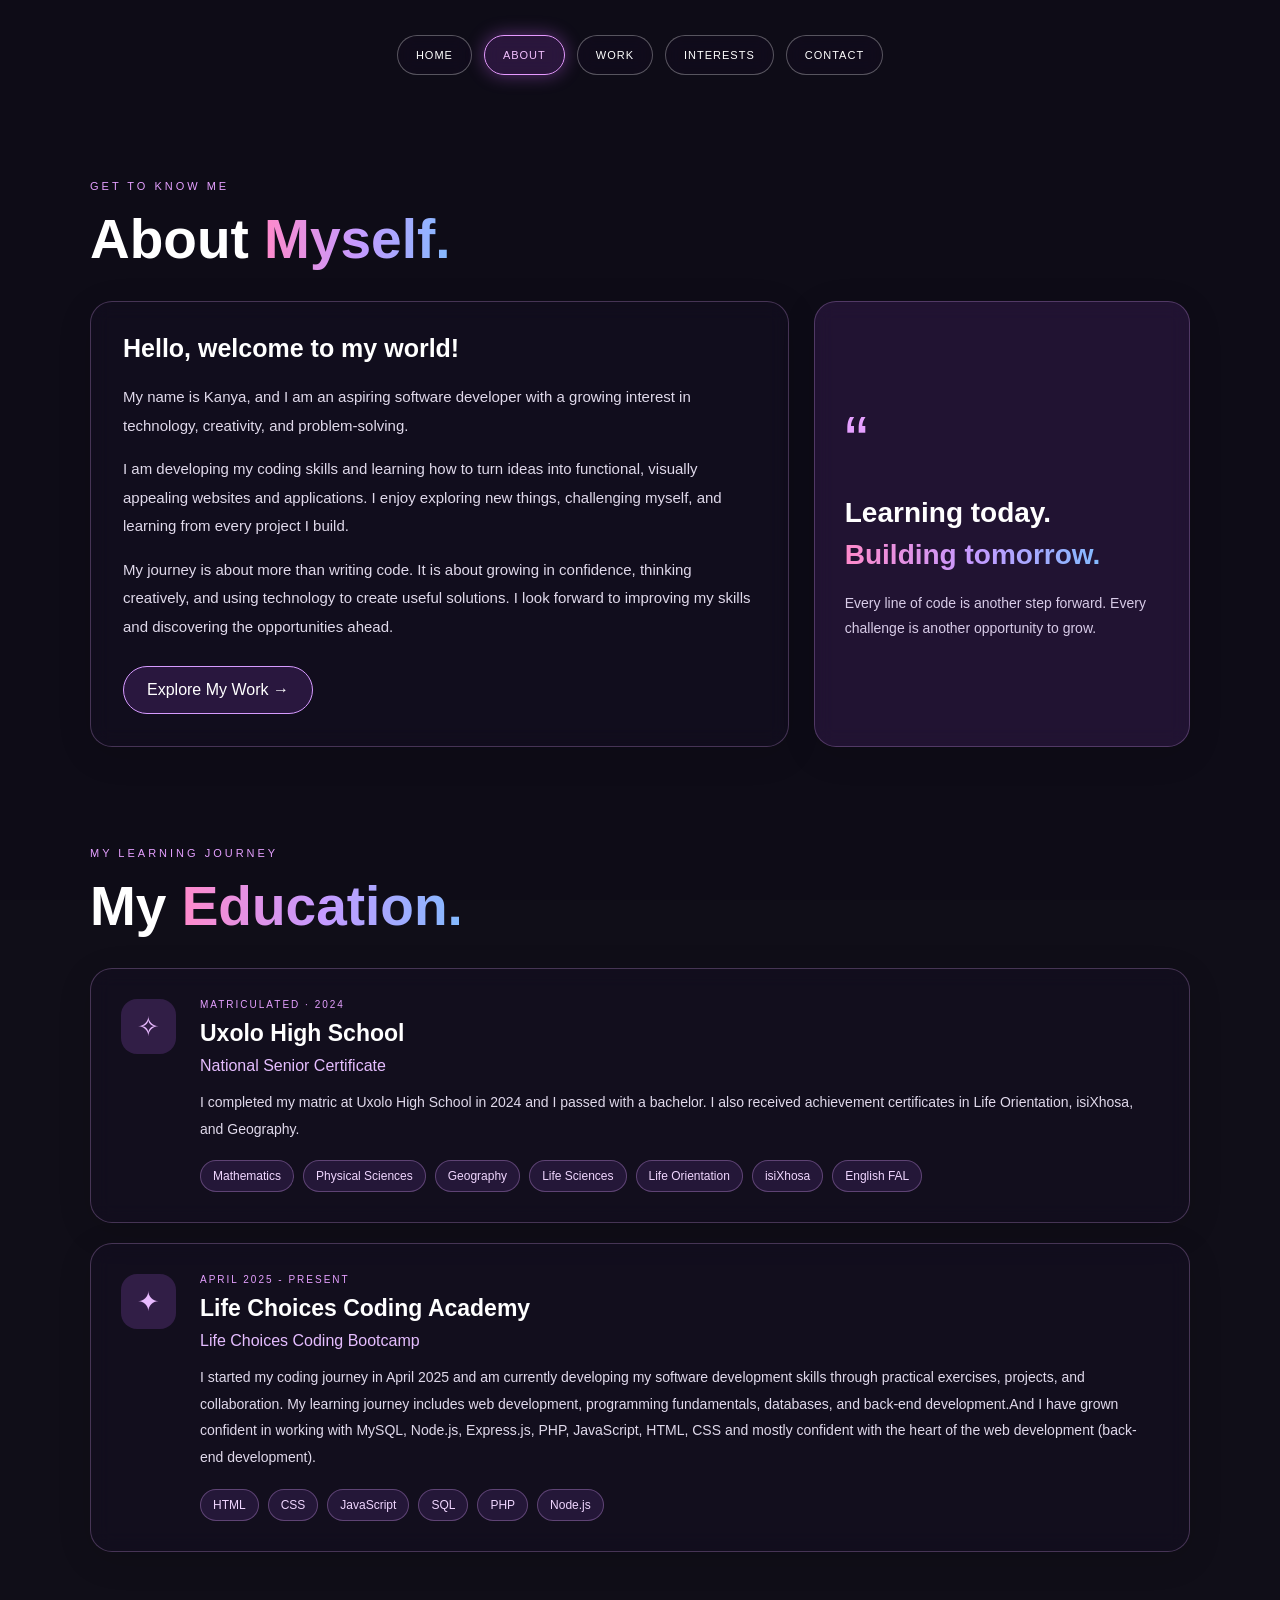
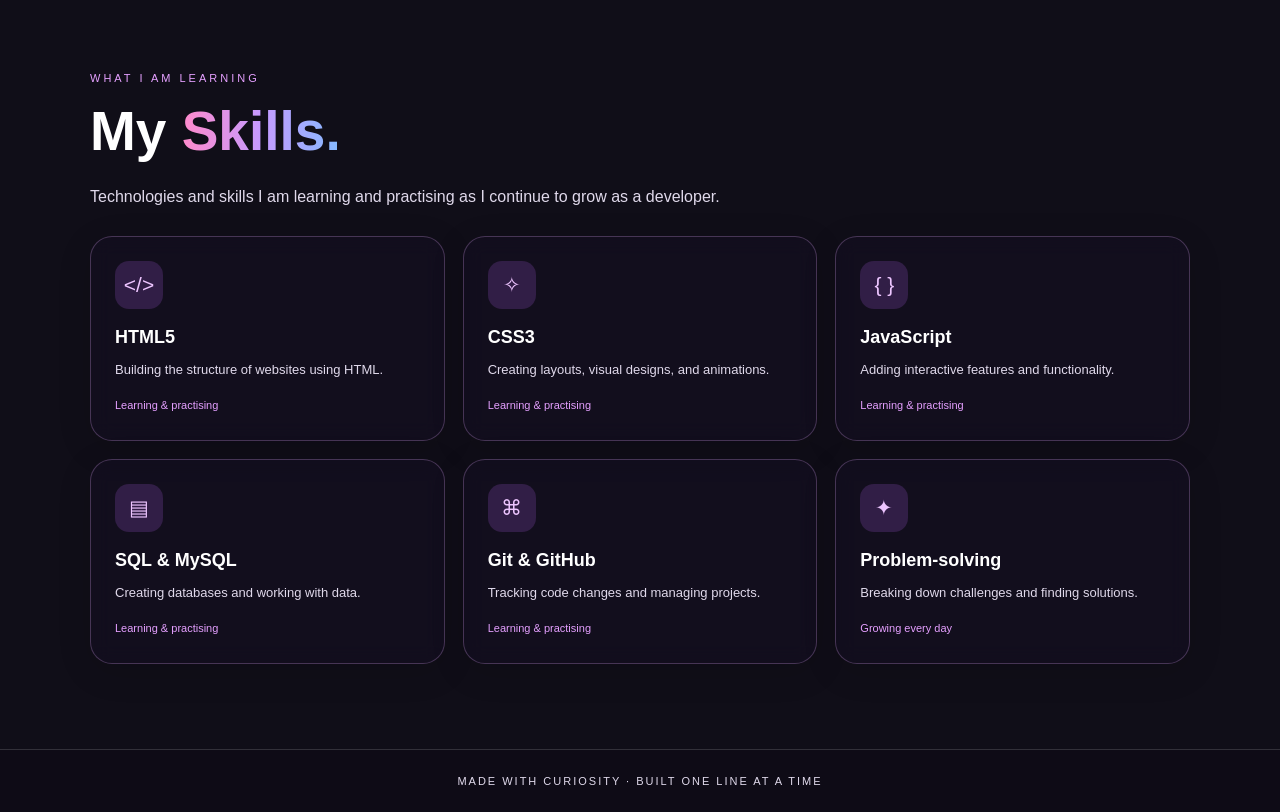
==== about me.html @ 9fa67af7 "initial portfolio commit" ====
<!doctype html>
<html lang="en">
  <head>
    <meta charset="UTF-8" />
    <meta name="viewport" content="width=device-width, initial-scale=1.0" />

    <title>About Me | My Portfolio</title>

    <style>
      /* RESET */
      * {
        margin: 0;
        padding: 0;
        box-sizing: border-box;
      }

      html {
        scroll-behavior: smooth;
      }

      body {
        min-height: 100vh;
        font-family: Arial, sans-serif;
        color: white;
        background: #100e18;
        overflow-x: hidden;
      }

      /* SMOKE VIDEO BACKGROUND */
      .smoke-background {
        position: fixed;
        inset: 0;
        z-index: 0;
        overflow: hidden;
        pointer-events: none;
        background: #100e18;
      }

      .smoke-background video {
        position: absolute;
        inset: 0;
        width: 100%;
        height: 100%;
        object-fit: cover;
        opacity: 1;
      }

      .smoke-overlay {
        position: absolute;
        inset: 0;
        z-index: 1;
        background: rgba(10, 7, 20, 0.3);
      }

      /* ALL CONTENT SITS ABOVE THE VIDEO */
      .page-content {
        position: relative;
        z-index: 2;
        min-height: 100vh;
        padding: 25px 7%;
        background: transparent;
      }

      /* NAVIGATION */
      .navigation {
        display: flex;
        justify-content: center;
        align-items: center;
        flex-wrap: wrap;
        gap: 12px;
        margin: 10px auto 65px;
      }

      .navigation a {
        text-decoration: none;
        color: white;
        font-size: 11px;
        letter-spacing: 1px;
        padding: 13px 18px;
        border: 1px solid rgba(255, 255, 255, 0.3);
        border-radius: 30px;
        background: rgba(20, 14, 35, 0.35);
        backdrop-filter: blur(8px);
        opacity: 0;
        transform: translateY(-40px);
        animation: dropIn 0.7s ease forwards;
        transition: 0.3s;
      }

      .navigation a:nth-child(1) {
        animation-delay: 0.1s;
      }
      .navigation a:nth-child(2) {
        animation-delay: 0.25s;
      }
      .navigation a:nth-child(3) {
        animation-delay: 0.4s;
      }
      .navigation a:nth-child(4) {
        animation-delay: 0.55s;
      }
      .navigation a:nth-child(5) {
        animation-delay: 0.7s;
      }

      .navigation a:hover,
      .navigation a.active {
        color: #f3c0ff;
        border-color: #e69aff;
        box-shadow: 0 0 18px rgba(207, 102, 255, 0.4);
        background: rgba(155, 68, 210, 0.2);
      }

      @keyframes dropIn {
        to {
          opacity: 1;
          transform: translateY(0);
        }
      }

      /* GENERAL SECTION STYLING */
      .section {
        width: 100%;
        max-width: 1100px;
        margin: 0 auto;
        padding: 40px 0 60px;
        scroll-margin-top: 30px;
      }

      .section-label {
        color: #e5a0ff;
        font-size: 11px;
        letter-spacing: 3px;
        margin-bottom: 15px;
      }

      .section-title {
        font-size: clamp(34px, 5vw, 55px);
        margin-bottom: 30px;
      }

      .gradient-text {
        background: linear-gradient(90deg, #ff8acb, #c59aff, #83baff);
        -webkit-background-clip: text;
        background-clip: text;
        color: transparent;
      }

      /* ABOUT MYSELF */
      .about-layout {
        display: grid;
        grid-template-columns: 1.3fr 0.7fr;
        gap: 25px;
        align-items: stretch;
      }

      .glass-card {
        border: 1px solid rgba(225, 170, 255, 0.25);
        border-radius: 22px;
        background: rgba(22, 16, 36, 0.48);
        backdrop-filter: blur(10px);
        -webkit-backdrop-filter: blur(10px);
        box-shadow: 0 8px 35px rgba(0, 0, 0, 0.12);
      }

      .about-card {
        padding: 32px;
      }

      .about-card h2 {
        font-size: 25px;
        margin-bottom: 20px;
      }

      .about-card p {
        color: #e0d9eb;
        font-size: 15px;
        line-height: 1.9;
        margin-bottom: 15px;
      }

      .quote-card {
        padding: 30px;
        display: flex;
        flex-direction: column;
        justify-content: center;
        background: rgba(93, 40, 130, 0.25);
      }

      .quote-mark {
        font-size: 70px;
        line-height: 1;
        color: #e5a0ff;
      }

      .quote-card h3 {
        font-size: 28px;
        line-height: 1.5;
        margin: 15px 0;
      }

      .quote-card p {
        color: #d8cce8;
        line-height: 1.8;
        font-size: 14px;
      }

      /* EDUCATION */
      .education-card {
        display: flex;
        align-items: flex-start;
        gap: 24px;
        padding: 30px;
        margin-bottom: 20px;
        transition:
          transform 0.3s,
          border-color 0.3s;
      }

      .education-card:hover,
      .skill-card:hover {
        transform: translateY(-5px);
        border-color: #db9aff;
      }

      .education-icon {
        min-width: 55px;
        height: 55px;
        display: grid;
        place-items: center;
        border-radius: 16px;
        background: rgba(196, 103, 255, 0.18);
        color: #e8baff;
        font-size: 27px;
      }

      .education-date {
        color: #e5a0ff;
        font-size: 10px;
        letter-spacing: 2px;
        margin-bottom: 10px;
      }

      .education-card h3 {
        font-size: 23px;
        margin-bottom: 10px;
      }

      .course-name {
        color: #e5bdff;
        margin-bottom: 14px;
      }

      .education-description {
        color: #e0d9eb;
        line-height: 1.9;
        font-size: 14px;
      }

      .tag-list {
        display: flex;
        flex-wrap: wrap;
        gap: 9px;
        margin-top: 18px;
      }

      .tag-list span {
        padding: 8px 12px;
        border: 1px solid rgba(225, 170, 255, 0.3);
        border-radius: 20px;
        background: rgba(175, 91, 255, 0.12);
        color: #f0d6ff;
        font-size: 12px;
      }

      /* SKILLS */
      .skills-intro {
        color: #e0d9eb;
        line-height: 1.8;
        margin: -10px 0 25px;
      }

      .skills-grid {
        display: grid;
        grid-template-columns: repeat(3, minmax(0, 1fr));
        gap: 18px;
      }

      .skill-card {
        min-height: 205px;
        padding: 24px;
        transition:
          transform 0.3s,
          border-color 0.3s;
      }

      .skill-icon {
        width: 48px;
        height: 48px;
        display: grid;
        place-items: center;
        border-radius: 14px;
        margin-bottom: 18px;
        background: rgba(196, 103, 255, 0.18);
        color: #edc5ff;
        font-size: 21px;
      }

      .skill-card h3 {
        font-size: 18px;
        margin-bottom: 10px;
      }

      .skill-card p {
        color: #e0d9eb;
        font-size: 13px;
        line-height: 1.8;
        margin-bottom: 13px;
      }

      .skill-level {
        color: #e5a0ff;
        font-size: 11px;
      }

      /* BUTTON */
      .work-button {
        display: inline-block;
        margin-top: 10px;
        padding: 14px 23px;
        border: 1px solid #d69bff;
        border-radius: 30px;
        color: white;
        background: rgba(142, 63, 194, 0.2);
        text-decoration: none;
        transition: 0.3s;
      }

      .work-button:hover {
        transform: translateY(-3px);
        box-shadow: 0 0 22px rgba(198, 113, 255, 0.35);
      }

      footer {
        position: relative;
        z-index: 2;
        text-align: center;
        padding: 25px 10px;
        color: #e0d9eb;
        font-size: 11px;
        letter-spacing: 2px;
        border-top: 1px solid rgba(255, 255, 255, 0.15);
        background: rgba(12, 8, 20, 0.3);
      }

      /* MOBILE */
      @media (max-width: 800px) {
        .page-content {
          padding: 20px 5%;
        }

        .navigation {
          gap: 8px;
          margin-bottom: 35px;
        }

        .navigation a {
          padding: 11px 12px;
          font-size: 10px;
        }

        .about-layout {
          grid-template-columns: 1fr;
        }

        .skills-grid {
          grid-template-columns: repeat(2, minmax(0, 1fr));
        }

        .education-card {
          padding: 22px;
        }
      }

      @media (max-width: 480px) {
        .skills-grid {
          grid-template-columns: 1fr;
        }

        .education-card {
          flex-direction: column;
        }

        .about-card,
        .quote-card {
          padding: 23px;
        }
      }

      @media (prefers-reduced-motion: reduce) {
        .navigation a {
          animation: none;
          opacity: 1;
          transform: none;
        }

        *,
        *::before,
        *::after {
          scroll-behavior: auto !important;
          transition-duration: 0.01ms !important;
        }
      }
    </style>
  </head>

  <body>
    <!-- SMOKE VIDEO: KEEP THIS AT THE TOP OF BODY -->
    <div class="smoke-background" aria-hidden="true">
      <video autoplay muted loop playsinline>
        <source src="assets/smoke.mp4" type="video/mp4" />
      </video>
      <div class="smoke-overlay"></div>
    </div>

    <main class="page-content">
      <!-- NAVIGATION -->
      <nav class="navigation">
        <a href="index.html">HOME</a>
        <a href="about me.html" class="active">ABOUT</a>
        <a href="my work.html">WORK</a>
        <a href="interests.html">INTERESTS</a>
        <a href="contact.html">CONTACT</a>
      </nav>

      <!-- ABOUT MYSELF -->
      <section class="section" id="myself">
        <p class="section-label">GET TO KNOW ME</p>

        <h1 class="section-title">
          About <span class="gradient-text">Myself.</span>
        </h1>

        <div class="about-layout">
          <div class="glass-card about-card">
            <h2>Hello, welcome to my world!</h2>

            <p>
              My name is Kanya, and I am an aspiring software developer with a
              growing interest in technology, creativity, and problem-solving.
            </p>

            <p>
              I am developing my coding skills and learning how to turn ideas
              into functional, visually appealing websites and applications. I
              enjoy exploring new things, challenging myself, and learning from
              every project I build.
            </p>

            <p>
              My journey is about more than writing code. It is about growing in
              confidence, thinking creatively, and using technology to create
              useful solutions. I look forward to improving my skills and
              discovering the opportunities ahead.
            </p>

            <a href="my work.html" class="work-button"> Explore My Work → </a>
          </div>

          <div class="glass-card quote-card">
            <span class="quote-mark">“</span>
            <h3>
              Learning today.<br />
              <span class="gradient-text">Building tomorrow.</span>
            </h3>
            <p>
              Every line of code is another step forward. Every challenge is
              another opportunity to grow.
            </p>
          </div>
        </div>
      </section>

      <!-- EDUCATION -->

      <!-- EDUCATION -->
      <section class="section" id="education">
        <p class="section-label">MY LEARNING JOURNEY</p>

        <h2 class="section-title">
          My <span class="gradient-text">Education.</span>
        </h2>

        <!-- PREVIOUS EDUCATION -->
        <div class="glass-card education-card">
          <div class="education-icon">✧</div>

          <div>
            <p class="education-date">MATRICULATED · 2024</p>

            <h3>Uxolo High School</h3>

            <p class="course-name">National Senior Certificate</p>

            <p class="education-description">
              I completed my matric at Uxolo High School in 2024 and I passed
              with a bachelor. I also received achievement certificates in Life
              Orientation, isiXhosa, and Geography.
            </p>

            <div class="tag-list">
              <span>Mathematics</span>
              <span>Physical Sciences</span>
              <span>Geography</span>
              <span>Life Sciences</span>
              <span>Life Orientation</span>
              <span>isiXhosa</span>
              <span>English FAL</span>
            </div>
          </div>
        </div>

        <!-- CURRENT EDUCATION -->
        <div class="glass-card education-card">
          <div class="education-icon">✦</div>

          <div>
            <p class="education-date">APRIL 2025 - PRESENT</p>

            <h3>Life Choices Coding Academy</h3>

            <p class="course-name">Life Choices Coding Bootcamp</p>

            <p class="education-description">
              I started my coding journey in April 2025 and am currently
              developing my software development skills through practical
              exercises, projects, and collaboration. My learning journey
              includes web development, programming fundamentals, databases, and
              back-end development.And I have grown confident in working with
              MySQL, Node.js, Express.js, PHP, JavaScript, HTML, CSS and mostly
              confident with the heart of the web development (back-end
              development).
            </p>

            <div class="tag-list">
              <span>HTML</span>
              <span>CSS</span>
              <span>JavaScript</span>
              <span>SQL</span>
              <span>PHP</span>
              <span>Node.js</span>
            </div>
          </div>
        </div>
      </section>

      <!-- SKILLS -->
      <section class="section" id="skills">
        <p class="section-label">WHAT I AM LEARNING</p>

        <h2 class="section-title">
          My <span class="gradient-text">Skills.</span>
        </h2>

        <p class="skills-intro">
          Technologies and skills I am learning and practising as I continue to
          grow as a developer.
        </p>

        <div class="skills-grid">
          <div class="glass-card skill-card">
            <div class="skill-icon">&lt;/&gt;</div>
            <h3>HTML5</h3>
            <p>Building the structure of websites using HTML.</p>
            <span class="skill-level">Learning & practising</span>
          </div>

          <div class="glass-card skill-card">
            <div class="skill-icon">✧</div>
            <h3>CSS3</h3>
            <p>Creating layouts, visual designs, and animations.</p>
            <span class="skill-level">Learning & practising</span>
          </div>

          <div class="glass-card skill-card">
            <div class="skill-icon">{ }</div>
            <h3>JavaScript</h3>
            <p>Adding interactive features and functionality.</p>
            <span class="skill-level">Learning & practising</span>
          </div>

          <div class="glass-card skill-card">
            <div class="skill-icon">▤</div>
            <h3>SQL & MySQL</h3>
            <p>Creating databases and working with data.</p>
            <span class="skill-level">Learning & practising</span>
          </div>

          <div class="glass-card skill-card">
            <div class="skill-icon">⌘</div>
            <h3>Git & GitHub</h3>
            <p>Tracking code changes and managing projects.</p>
            <span class="skill-level">Learning & practising</span>
          </div>

          <div class="glass-card skill-card">
            <div class="skill-icon">✦</div>
            <h3>Problem-solving</h3>
            <p>Breaking down challenges and finding solutions.</p>
            <span class="skill-level">Growing every day</span>
          </div>
        </div>
      </section>
    </main>

    <footer>MADE WITH CURIOSITY · BUILT ONE LINE AT A TIME</footer>
  </body>
</html>
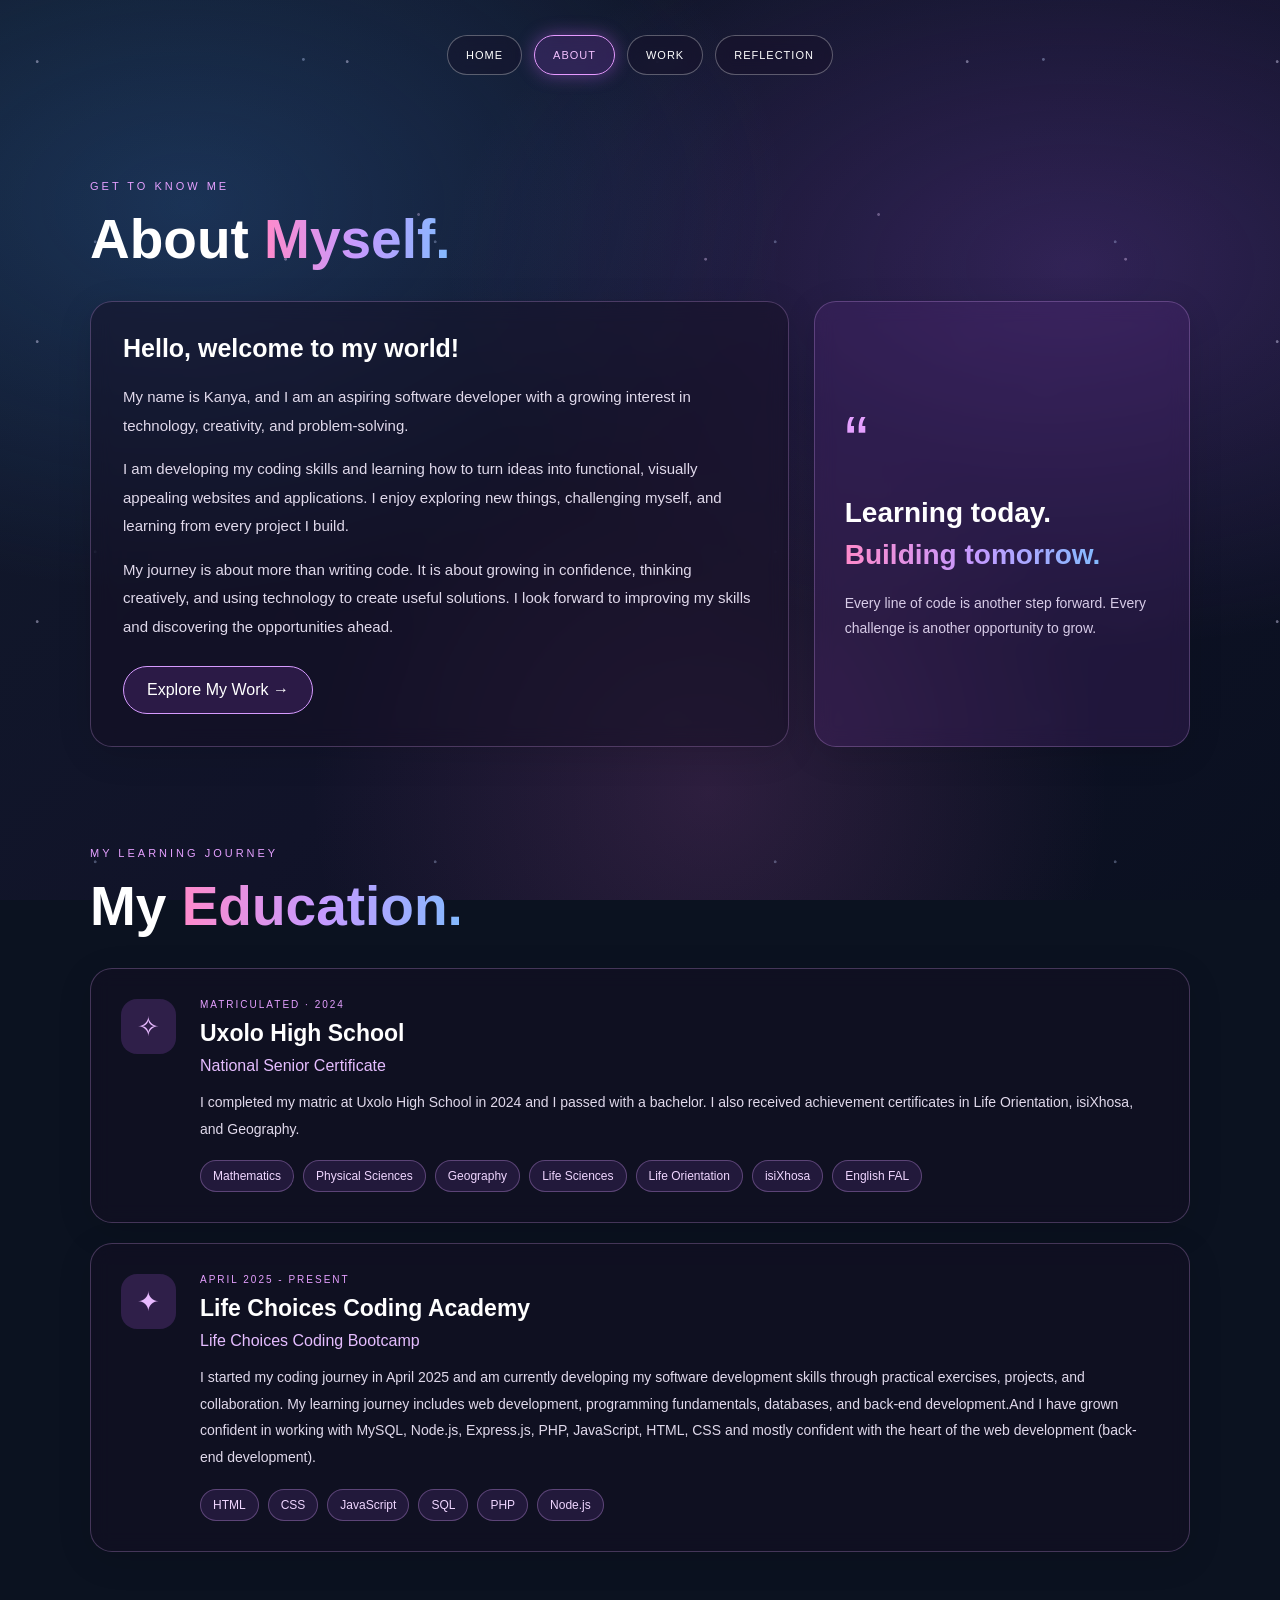
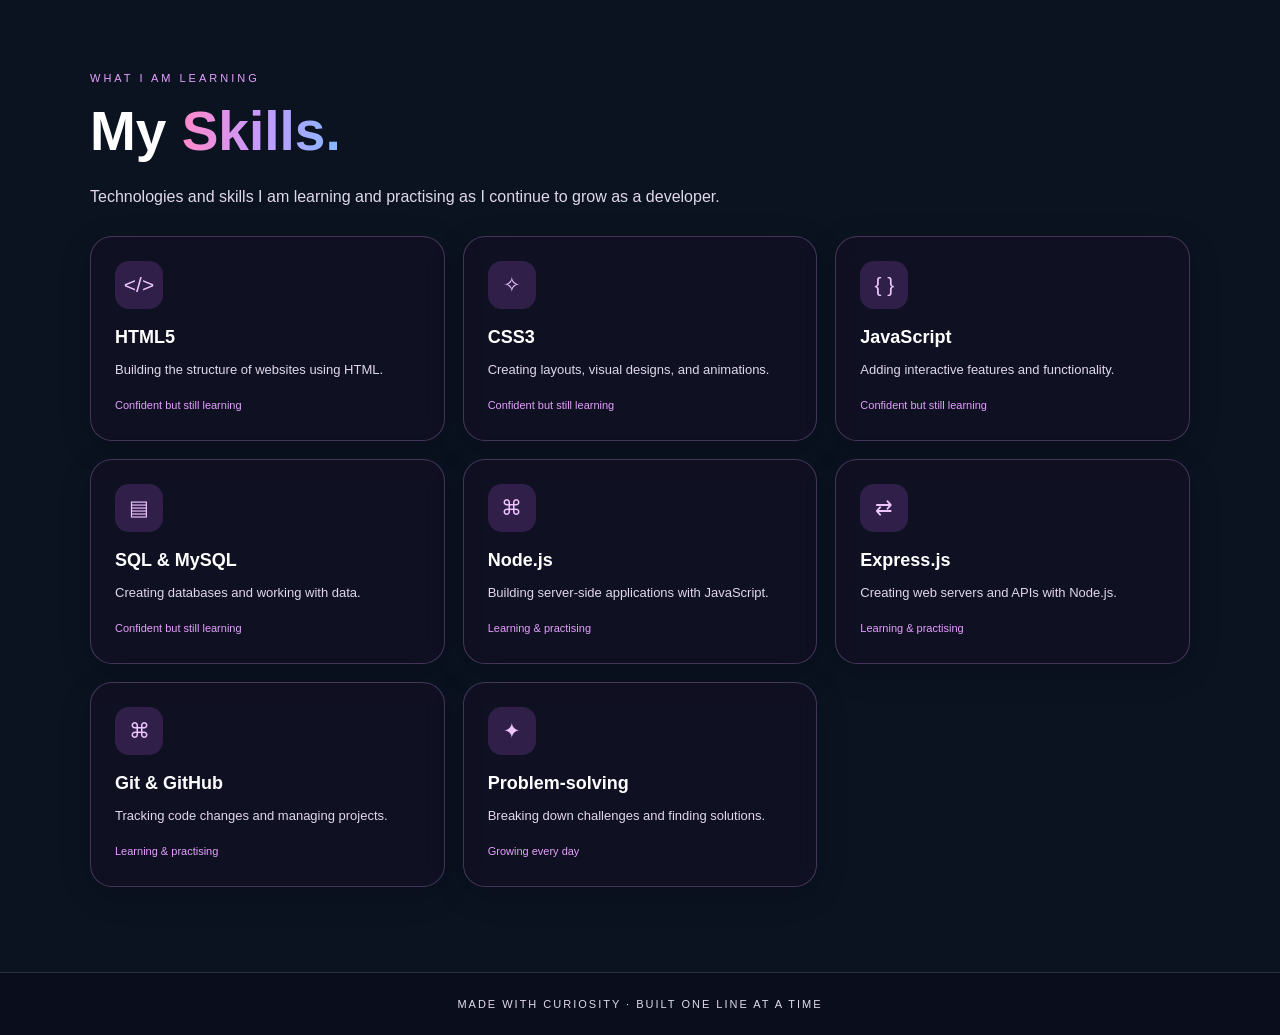
==== commit f660f62b: "Update portfolio projects and certificates Co-authored-by: Copilot <223556219+Copilot@users.noreply." ====
--- a/about me.html
+++ b/about me.html
@@ -5,6 +5,8 @@
     <meta name="viewport" content="width=device-width, initial-scale=1.0" />
 
     <title>About Me | My Portfolio</title>
+
+    <link rel="stylesheet" href="style.css" />
 
     <style>
       /* RESET */
@@ -22,34 +24,8 @@
         min-height: 100vh;
         font-family: Arial, sans-serif;
         color: white;
-        background: #100e18;
+        background: #0b1220;
         overflow-x: hidden;
-      }
-
-      /* SMOKE VIDEO BACKGROUND */
-      .smoke-background {
-        position: fixed;
-        inset: 0;
-        z-index: 0;
-        overflow: hidden;
-        pointer-events: none;
-        background: #100e18;
-      }
-
-      .smoke-background video {
-        position: absolute;
-        inset: 0;
-        width: 100%;
-        height: 100%;
-        object-fit: cover;
-        opacity: 1;
-      }
-
-      .smoke-overlay {
-        position: absolute;
-        inset: 0;
-        z-index: 1;
-        background: rgba(10, 7, 20, 0.3);
       }
 
       /* ALL CONTENT SITS ABOVE THE VIDEO */
@@ -99,10 +75,6 @@
       .navigation a:nth-child(4) {
         animation-delay: 0.55s;
       }
-      .navigation a:nth-child(5) {
-        animation-delay: 0.7s;
-      }
-
       .navigation a:hover,
       .navigation a.active {
         color: #f3c0ff;
@@ -415,13 +387,7 @@
   </head>
 
   <body>
-    <!-- SMOKE VIDEO: KEEP THIS AT THE TOP OF BODY -->
-    <div class="smoke-background" aria-hidden="true">
-      <video autoplay muted loop playsinline>
-        <source src="assets/smoke.mp4" type="video/mp4" />
-      </video>
-      <div class="smoke-overlay"></div>
-    </div>
+    <div class="portfolio-background" aria-hidden="true"></div>
 
     <main class="page-content">
       <!-- NAVIGATION -->
@@ -429,8 +395,7 @@
         <a href="index.html">HOME</a>
         <a href="about me.html" class="active">ABOUT</a>
         <a href="my work.html">WORK</a>
-        <a href="interests.html">INTERESTS</a>
-        <a href="contact.html">CONTACT</a>
+        <a href="reflection.html">REFLECTION</a>
       </nav>
 
       <!-- ABOUT MYSELF -->
@@ -572,27 +537,41 @@
             <div class="skill-icon">&lt;/&gt;</div>
             <h3>HTML5</h3>
             <p>Building the structure of websites using HTML.</p>
-            <span class="skill-level">Learning & practising</span>
+            <span class="skill-level">Confident but still learning</span>
           </div>
 
           <div class="glass-card skill-card">
             <div class="skill-icon">✧</div>
             <h3>CSS3</h3>
             <p>Creating layouts, visual designs, and animations.</p>
-            <span class="skill-level">Learning & practising</span>
+            <span class="skill-level">Confident but still learning</span>
           </div>
 
           <div class="glass-card skill-card">
             <div class="skill-icon">{ }</div>
             <h3>JavaScript</h3>
             <p>Adding interactive features and functionality.</p>
-            <span class="skill-level">Learning & practising</span>
+            <span class="skill-level">Confident but still learning</span>
           </div>
 
           <div class="glass-card skill-card">
             <div class="skill-icon">▤</div>
             <h3>SQL & MySQL</h3>
             <p>Creating databases and working with data.</p>
+            <span class="skill-level">Confident but still learning</span>
+          </div>
+
+          <div class="glass-card skill-card">
+            <div class="skill-icon">⌘</div>
+            <h3>Node.js</h3>
+            <p>Building server-side applications with JavaScript.</p>
+            <span class="skill-level">Learning & practising</span>
+          </div>
+
+          <div class="glass-card skill-card">
+            <div class="skill-icon">⇄</div>
+            <h3>Express.js</h3>
+            <p>Creating web servers and APIs with Node.js.</p>
             <span class="skill-level">Learning & practising</span>
           </div>
 
--- a/style.css
+++ b/style.css
@@ -0,0 +1,800 @@
+* {
+  margin: 0;
+  padding: 0;
+  box-sizing: border-box;
+}
+
+body {
+  min-height: 100vh;
+  background: #0b1220;
+  color: white;
+  font-family: Arial, sans-serif;
+  overflow-x: hidden;
+}
+
+.portfolio-background {
+  position: fixed;
+  inset: 0;
+  z-index: 0;
+  overflow: hidden;
+  background: linear-gradient(135deg, #101a2b 0%, #111329 52%, #0a1020 100%);
+  pointer-events: none;
+}
+
+.portfolio-background::before,
+.portfolio-background::after {
+  position: absolute;
+  inset: 0;
+  content: "";
+}
+
+.portfolio-background::before {
+  inset: -18%;
+  background:
+    radial-gradient(ellipse at 24% 30%, rgba(45, 99, 164, 0.36), transparent 32%),
+    radial-gradient(ellipse at 75% 35%, rgba(111, 65, 172, 0.35), transparent 34%),
+    radial-gradient(ellipse at 54% 78%, rgba(156, 75, 151, 0.22), transparent 30%);
+}
+
+.portfolio-background::after {
+  opacity: 0.55;
+  background-image:
+    radial-gradient(circle at 12% 22%, rgba(226, 222, 255, 0.78) 1px, transparent 1.8px),
+    radial-gradient(circle at 82% 18%, rgba(194, 211, 255, 0.68) 1px, transparent 1.8px),
+    radial-gradient(circle at 68% 72%, rgba(236, 208, 255, 0.7) 1px, transparent 1.8px),
+    radial-gradient(circle at 28% 78%, rgba(194, 211, 255, 0.58) 1px, transparent 1.8px),
+    radial-gradient(circle at 91% 55%, rgba(236, 208, 255, 0.62) 1px, transparent 1.8px);
+  background-size: 310px 280px, 370px 330px, 420px 360px, 340px 310px, 460px 390px;
+}
+
+/* Full-screen pages */
+
+.page {
+  min-height: 100vh;
+  width: 100%;
+}
+
+.home-page {
+  display: flex;
+  flex-direction: column;
+  align-items: center;
+  justify-content: center;
+  padding: 45px 25px;
+  text-align: center;
+}
+
+.profile-picture {
+  width: 110px;
+  height: 110px;
+  border-radius: 50%;
+  object-fit: cover;
+  border: 3px solid #e7c8ff;
+  box-shadow: 0 0 25px #9b5cff;
+  margin-bottom: 15px;
+}
+
+.profile h1 {
+  font-size: clamp(28px, 4vw, 40px);
+  letter-spacing: 2px;
+  margin-bottom: 12px;
+}
+
+.profile p {
+  max-width: 460px;
+  line-height: 1.6;
+  color: #e4dff7;
+}
+
+.social-links {
+  display: flex;
+  justify-content: center;
+  gap: 10px;
+  margin-top: 18px;
+}
+
+.social-links a {
+  width: 38px;
+  height: 38px;
+  border-radius: 50%;
+  display: grid;
+  place-items: center;
+  background: #f0e6fa;
+  color: #241637;
+  text-decoration: none;
+  font-weight: bold;
+}
+
+/* Rectangular frame surrounding all four circles */
+
+.circle-frame {
+  width: min(100%, 900px);
+  min-height: 190px;
+  margin-top: 35px;
+  padding: 15px 25px;
+  display: flex;
+  justify-content: center;
+  align-items: center;
+  gap: 12px;
+  border: 1px solid rgba(213, 176, 255, 0.25);
+  border-radius: 12px;
+  background: rgba(13, 10, 38, 0.18);
+  box-shadow: 0 0 35px rgba(123, 65, 255, 0.13);
+}
+
+.home-circle {
+  width: clamp(120px, 14vw, 155px);
+  aspect-ratio: 1;
+  flex-shrink: 0;
+  border: none;
+  border-radius: 50%;
+  color: #2b1738;
+  font-size: 11px;
+  font-weight: bold;
+  letter-spacing: 2px;
+  cursor: pointer;
+  transition: box-shadow 0.3s;
+  animation:
+    circleDrop 1s cubic-bezier(0.2, 0.8, 0.3, 1) both,
+    floatCircle 4s ease-in-out 1.2s infinite;
+}
+
+.about {
+  background: #e5a0e8;
+  animation-delay: 0.1s, 1.2s;
+}
+
+.work {
+  background: #e9d6f5;
+  animation-delay: 0.3s, 1.4s;
+}
+
+.interests {
+  background: #d98bdf;
+  animation-delay: 0.5s, 1.6s;
+}
+
+.contact {
+  background: #cf65d9;
+  animation-delay: 0.7s, 1.8s;
+}
+
+.home-circle:hover {
+  box-shadow: 0 0 40px #ecadff;
+}
+
+@keyframes circleDrop {
+  from {
+    opacity: 0;
+    transform: translateY(-180px) rotate(-20deg);
+  }
+
+  70% {
+    transform: translateY(12px) rotate(4deg);
+  }
+
+  to {
+    opacity: 1;
+    transform: translateY(0) rotate(0);
+  }
+}
+
+@keyframes floatCircle {
+  0%,
+  100% {
+    translate: 0 0;
+  }
+
+  50% {
+    translate: 0 -10px;
+  }
+}
+
+.tagline {
+  color: #c9b5ed;
+  margin-top: 20px;
+  font-size: 13px;
+}
+
+/* Separate full-screen section pages */
+
+.content-page {
+  display: none;
+  flex-direction: column;
+  justify-content: center;
+  align-items: center;
+  padding: 120px 8% 70px;
+  text-align: center;
+}
+
+.content-page.active {
+  display: flex;
+  animation: pageReveal 0.7s ease both;
+}
+
+.content-page h1 {
+  font-size: clamp(35px, 6vw, 60px);
+  color: #edb0f4;
+  margin-bottom: 25px;
+}
+
+.content-page > p {
+  max-width: 750px;
+  color: #eee6ff;
+  line-height: 1.9;
+  font-size: 18px;
+}
+
+@keyframes pageReveal {
+  from {
+    opacity: 0;
+    transform: scale(0.96);
+  }
+
+  to {
+    opacity: 1;
+    transform: scale(1);
+  }
+}
+
+.projects {
+  width: 100%;
+  max-width: 1000px;
+  display: grid;
+  grid-template-columns: repeat(3, minmax(0, 1fr));
+  gap: 20px;
+}
+
+.project-card {
+  padding: 25px;
+  text-align: left;
+  border: 1px solid #d7a6ff50;
+  border-radius: 18px;
+  background: rgba(16, 12, 39, 0.85);
+}
+
+.project-card h2 {
+  color: #e9a5f4;
+  margin-bottom: 15px;
+}
+
+.project-card p {
+  line-height: 1.7;
+  margin-bottom: 12px;
+}
+
+.email-button {
+  display: inline-block;
+  margin-top: 25px;
+  padding: 14px 25px;
+  border-radius: 30px;
+  background: #e3a0ec;
+  color: #261333;
+  text-decoration: none;
+  font-weight: bold;
+}
+
+/* Creative inside-page navbar */
+
+.inside-nav {
+  position: fixed;
+  top: 20px;
+  left: 50%;
+  transform: translateX(-50%);
+  display: none;
+  justify-content: center;
+  align-items: center;
+  gap: 12px;
+  width: max-content;
+  max-width: 95%;
+  z-index: 5;
+}
+
+.inside-nav.visible {
+  display: flex;
+}
+
+.inside-nav button {
+  width: 85px;
+  height: 85px;
+  border: 1px solid #edb8ff65;
+  border-radius: 50%;
+  background: #d99be7;
+  color: #281631;
+  font-size: 9px;
+  letter-spacing: 1px;
+  font-weight: bold;
+  cursor: pointer;
+  transition:
+    width 0.5s,
+    height 0.5s,
+    border-radius 0.5s,
+    background 0.5s;
+  animation: navDrop 0.6s ease both;
+}
+
+.inside-nav button:hover,
+.inside-nav button.selected {
+  width: 130px;
+  height: 52px;
+  border-radius: 30px;
+  background: #f0d5fa;
+}
+
+@keyframes navDrop {
+  from {
+    opacity: 0;
+    transform: translateY(-100px);
+  }
+
+  to {
+    opacity: 1;
+    transform: translateY(0);
+  }
+}
+
+/* Responsive layout */
+
+@media (max-width: 650px) {
+  .circle-frame {
+    width: min(100%, 380px);
+    display: grid;
+    grid-template-columns: repeat(2, 1fr);
+    justify-items: center;
+    gap: 18px;
+    padding: 25px 12px;
+  }
+
+  .home-circle {
+    width: min(36vw, 145px);
+    font-size: 9px;
+  }
+
+  .inside-nav {
+    top: 10px;
+    gap: 5px;
+    flex-wrap: wrap;
+  }
+
+  .inside-nav button {
+    width: 58px;
+    height: 58px;
+    font-size: 7px;
+  }
+
+  .inside-nav button:hover,
+  .inside-nav button.selected {
+    width: 75px;
+    height: 45px;
+  }
+
+  .content-page {
+    padding-top: 150px;
+  }
+
+  .projects {
+    grid-template-columns: 1fr;
+  }
+}
+
+@media (prefers-reduced-motion: reduce) {
+  *,
+  *::before,
+  *::after {
+    animation-duration: 0.01ms !important;
+    animation-iteration-count: 1 !important;
+  }
+}
+
+/* Powder particles */
+.powder-particle {
+  position: fixed;
+  z-index: 100;
+  pointer-events: none;
+  border-radius: 50%;
+  will-change: transform, opacity;
+  animation: powderExplosion 1.1s ease-out forwards;
+}
+
+@keyframes powderExplosion {
+  0% {
+    opacity: 0;
+    transform: translate(0, 0) scale(0.2);
+    filter: blur(0);
+  }
+
+  12% {
+    opacity: 1;
+  }
+
+  55% {
+    opacity: 0.9;
+    filter: blur(2px);
+  }
+
+  100% {
+    opacity: 0;
+    transform: translate(var(--x), var(--y)) scale(var(--size));
+    filter: blur(8px);
+  }
+}
+
+/* ABOUT ME PAGE */
+
+.about-page {
+  min-height: 100vh;
+  padding: 45px 7% 80px;
+  box-sizing: border-box;
+  color: #f7f3ff;
+  background:
+    radial-gradient(
+      ellipse at 78% 25%,
+      rgba(122, 76, 190, 0.16),
+      transparent 40%
+    ),
+    radial-gradient(
+      ellipse at 10% 70%,
+      rgba(47, 112, 180, 0.13),
+      transparent 40%
+    ),
+    #101019;
+  overflow: hidden;
+}
+
+.about-container {
+  max-width: 1250px;
+  margin: 0 auto;
+}
+
+.about-topline {
+  display: flex;
+  justify-content: space-between;
+  gap: 20px;
+  color: #9e96b8;
+  font-size: 10px;
+  letter-spacing: 2px;
+  padding-bottom: 20px;
+  border-bottom: 1px solid rgba(215, 195, 255, 0.18);
+}
+
+.about-hero {
+  display: grid;
+  grid-template-columns: 1.1fr 0.9fr;
+  align-items: center;
+  gap: 40px;
+  min-height: 570px;
+  padding: 35px 0 70px;
+}
+
+.about-kicker {
+  color: #c7a8ff;
+  letter-spacing: 3px;
+  font-size: 11px;
+  display: flex;
+  align-items: center;
+  gap: 10px;
+}
+
+.about-dot {
+  width: 8px;
+  height: 8px;
+  border-radius: 50%;
+  background: #e7a8e8;
+  box-shadow: 0 0 15px #c88cff;
+}
+
+.about-copy h1 {
+  font-size: clamp(43px, 6vw, 82px);
+  line-height: 1.02;
+  letter-spacing: -4px;
+  margin: 25px 0;
+}
+
+.about-copy h1 span,
+.story-heading h2 span,
+.about-ending h2 span {
+  background: linear-gradient(100deg, #f3b7df, #b9a3ff, #84d9ff);
+  -webkit-background-clip: text;
+  background-clip: text;
+  color: transparent;
+}
+
+.about-intro {
+  max-width: 450px;
+  color: #aaa5bd;
+  font-size: 15px;
+  line-height: 1.9;
+}
+
+.about-discover {
+  margin-top: 20px;
+  display: inline-flex;
+  align-items: center;
+  gap: 30px;
+  padding: 14px 19px;
+  color: #f5eaff;
+  background: rgba(174, 140, 235, 0.1);
+  border: 1px solid rgba(205, 177, 255, 0.4);
+  border-radius: 50px;
+  cursor: pointer;
+  transition: 0.3s;
+}
+
+.about-discover:hover {
+  background: rgba(174, 140, 235, 0.24);
+  transform: translateY(-3px);
+  box-shadow: 0 0 25px rgba(180, 132, 255, 0.18);
+}
+
+/* PORTRAIT AND ORBIT EFFECT */
+
+.about-visual {
+  position: relative;
+  width: min(100%, 390px);
+  aspect-ratio: 0.82;
+  margin: 0 auto;
+  display: grid;
+  place-items: center;
+}
+
+.about-photo {
+  position: relative;
+  z-index: 2;
+  width: 76%;
+  height: 82%;
+  border-radius: 48% 48% 25% 25%;
+  overflow: hidden;
+  border: 1px solid rgba(226, 201, 255, 0.6);
+  box-shadow:
+    0 0 35px rgba(172, 112, 255, 0.2),
+    0 0 90px rgba(89, 124, 255, 0.13);
+}
+
+.about-photo img {
+  width: 100%;
+  height: 100%;
+  display: block;
+  object-fit: cover;
+}
+
+.photo-caption {
+  position: absolute;
+  bottom: 0;
+  left: 0;
+  right: 0;
+  padding: 30px 14px 15px;
+  display: flex;
+  align-items: center;
+  justify-content: space-between;
+  background: linear-gradient(transparent, rgba(9, 8, 20, 0.9));
+  font-size: 9px;
+  letter-spacing: 2px;
+}
+
+.photo-caption span:last-child {
+  color: #f3b7df;
+  font-size: 20px;
+}
+
+.about-orbit {
+  position: absolute;
+  border: 1px solid rgba(190, 157, 255, 0.4);
+  border-radius: 50%;
+  pointer-events: none;
+}
+
+.orbit-one {
+  width: 94%;
+  height: 68%;
+  transform: rotate(-32deg);
+  animation: orbitFloat 8s ease-in-out infinite;
+}
+
+.orbit-two {
+  width: 82%;
+  height: 95%;
+  transform: rotate(27deg);
+  border-color: rgba(110, 191, 255, 0.32);
+  animation: orbitFloat 10s ease-in-out infinite reverse;
+}
+
+@keyframes orbitFloat {
+  0%,
+  100% {
+    translate: 0 0;
+  }
+  50% {
+    translate: 0 -12px;
+  }
+}
+
+.about-tag {
+  position: absolute;
+  z-index: 3;
+  padding: 12px 16px;
+  border: 1px solid rgba(213, 190, 255, 0.3);
+  border-radius: 50px;
+  background: rgba(24, 21, 39, 0.88);
+  color: #e9dfff;
+  font-size: 11px;
+  box-shadow: 0 10px 30px rgba(0, 0, 0, 0.2);
+  backdrop-filter: blur(10px);
+  animation: tagFloat 4s ease-in-out infinite;
+}
+
+.tag-top {
+  top: 14%;
+  right: -2%;
+}
+
+.tag-top span {
+  color: #f2b4e7;
+}
+
+.tag-bottom {
+  bottom: 12%;
+  left: -6%;
+  animation-delay: -2s;
+}
+
+@keyframes tagFloat {
+  0%,
+  100% {
+    translate: 0 0;
+  }
+  50% {
+    translate: 0 -8px;
+  }
+}
+
+/* STORY SECTION */
+
+.about-story {
+  display: grid;
+  grid-template-columns: 0.9fr 1.1fr;
+  gap: 70px;
+  padding: 65px 0;
+  border-top: 1px solid rgba(215, 195, 255, 0.18);
+  scroll-margin-top: 30px;
+}
+
+.story-index {
+  color: #bba0f5;
+  font-size: 10px;
+  letter-spacing: 2px;
+}
+
+.story-heading h2,
+.about-skills h2 {
+  font-size: clamp(30px, 4vw, 48px);
+  line-height: 1.15;
+  letter-spacing: -1.5px;
+}
+
+.story-text p {
+  color: #aaa5bd;
+  font-size: 14px;
+  line-height: 2;
+  margin: 0 0 20px;
+}
+
+/* SKILLS */
+
+.about-skills {
+  display: grid;
+  grid-template-columns: 0.9fr 1.1fr;
+  gap: 50px;
+  padding: 60px 0;
+  border-top: 1px solid rgba(215, 195, 255, 0.18);
+}
+
+.skill-cloud {
+  display: flex;
+  flex-wrap: wrap;
+  align-content: center;
+  gap: 13px;
+}
+
+.skill-cloud span {
+  padding: 13px 18px;
+  border-radius: 50px;
+  border: 1px solid rgba(189, 164, 255, 0.3);
+  color: #ded2ff;
+  background: rgba(153, 112, 225, 0.07);
+  transition: 0.3s;
+}
+
+.skill-cloud span:hover {
+  transform: translateY(-5px) rotate(-2deg);
+  background: rgba(190, 148, 255, 0.18);
+  box-shadow: 0 0 25px rgba(174, 131, 255, 0.16);
+}
+
+/* CLOSING STATEMENT */
+
+.about-ending {
+  padding: 60px 0 25px;
+  text-align: center;
+  border-top: 1px solid rgba(215, 195, 255, 0.18);
+}
+
+.about-ending > span {
+  color: #bba0f5;
+  font-size: 10px;
+  letter-spacing: 2px;
+}
+
+.about-ending h2 {
+  font-size: clamp(32px, 5vw, 60px);
+  line-height: 1.15;
+  letter-spacing: -2px;
+}
+
+.about-ending p {
+  color: #aaa5bd;
+  font-size: 13px;
+}
+
+/* STORY REVEAL */
+
+.about-story.story-revealed {
+  animation: storyReveal 0.8s ease both;
+}
+
+@keyframes storyReveal {
+  from {
+    opacity: 0;
+    transform: translateY(35px);
+  }
+  to {
+    opacity: 1;
+    transform: translateY(0);
+  }
+}
+
+/* MOBILE */
+
+@media (max-width: 800px) {
+  .about-page {
+    padding: 35px 6% 60px;
+  }
+
+  .about-hero,
+  .about-story,
+  .about-skills {
+    grid-template-columns: 1fr;
+    gap: 30px;
+  }
+
+  .about-hero {
+    padding-top: 50px;
+  }
+
+  .about-visual {
+    width: min(100%, 340px);
+  }
+
+  .about-copy h1 {
+    letter-spacing: -2px;
+  }
+
+  .about-story,
+  .about-skills {
+    padding: 45px 0;
+  }
+
+  .tag-top {
+    right: 0;
+  }
+
+  .tag-bottom {
+    left: 0;
+  }
+}
+
+@media (prefers-reduced-motion: reduce) {
+  .about-orbit,
+  .about-tag,
+  .contact-star {
+    animation: none;
+  }
+}
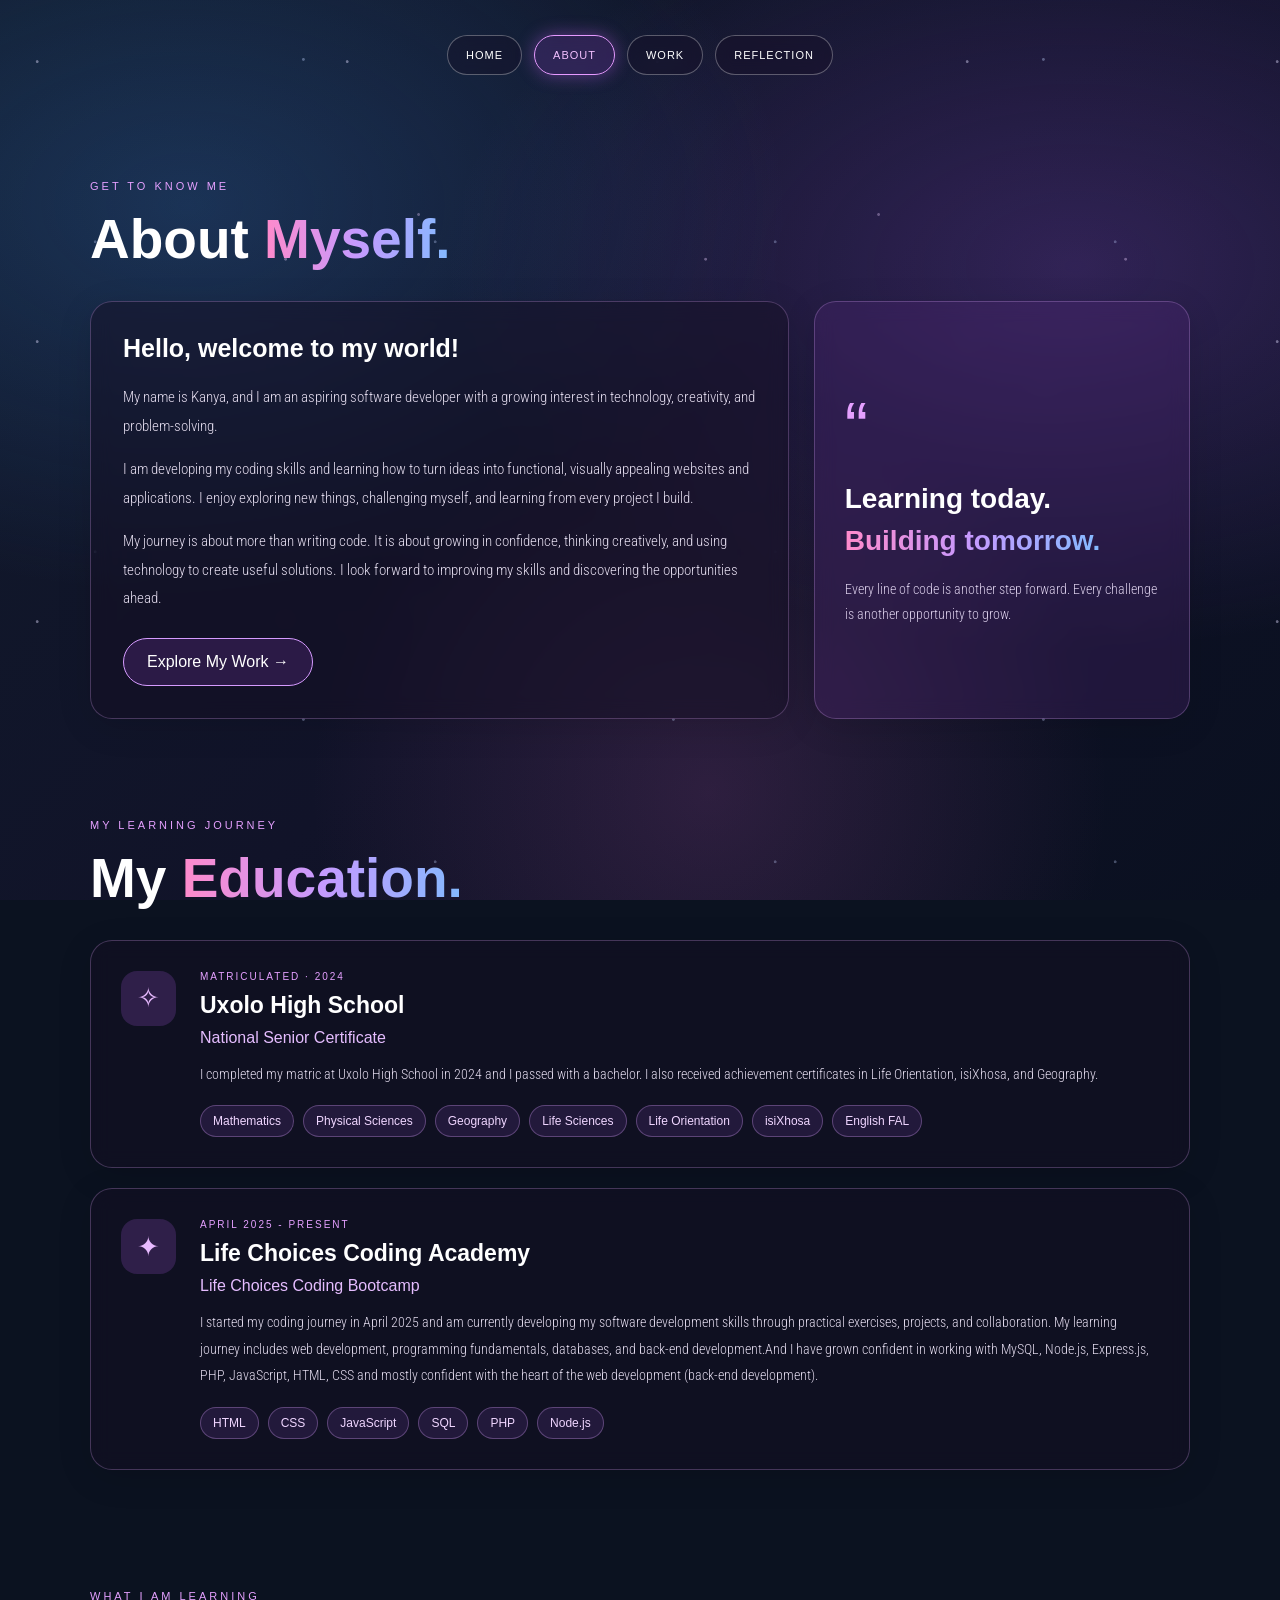
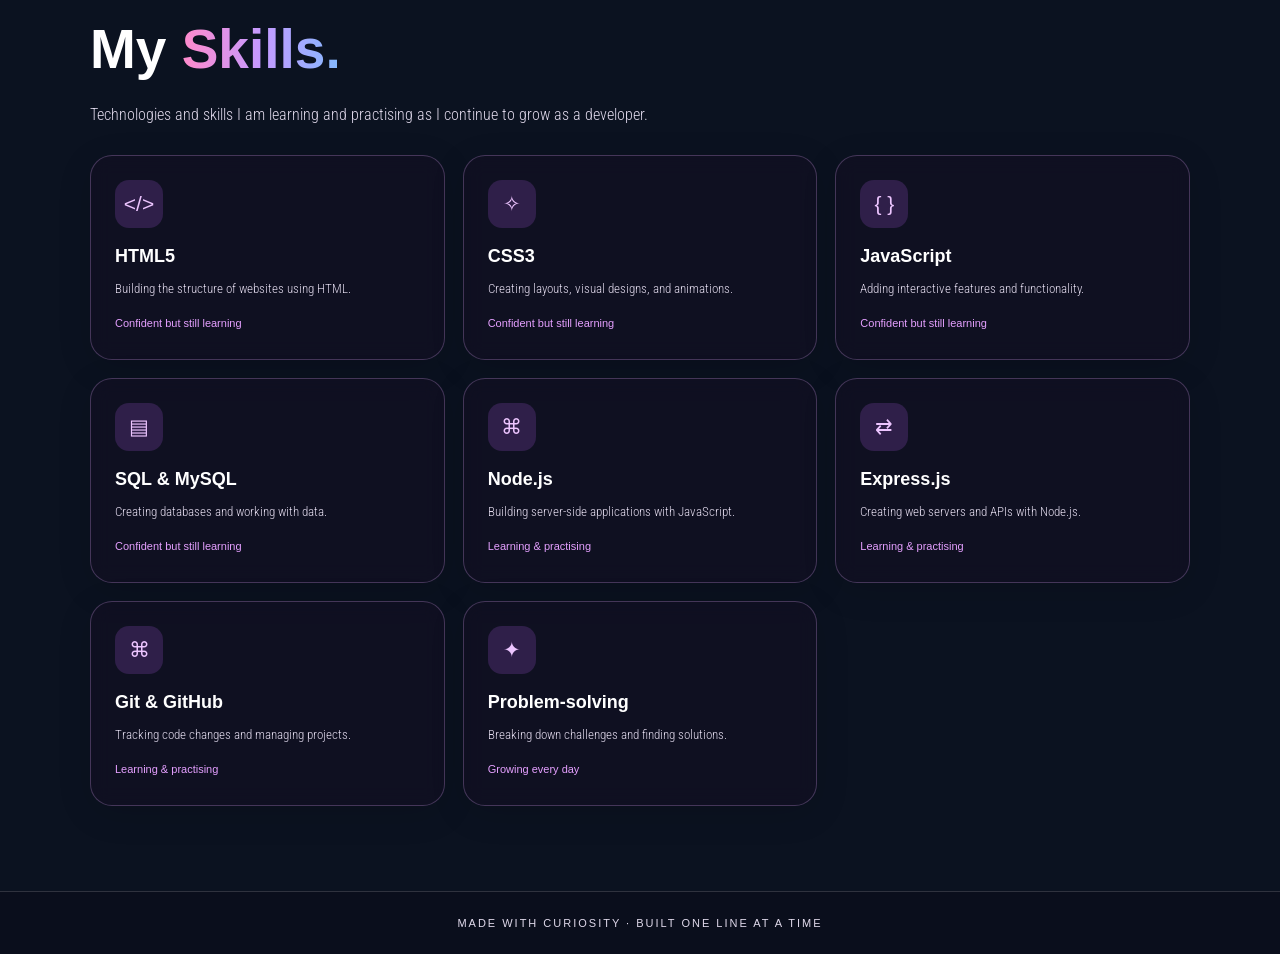
==== commit e504a4ff: "Update paragraph fonts across pages" ====
--- a/about me.html
+++ b/about me.html
@@ -7,6 +7,12 @@
     <title>About Me | My Portfolio</title>
 
     <link rel="stylesheet" href="style.css" />
+    <link rel="preconnect" href="https://fonts.googleapis.com" />
+    <link rel="preconnect" href="https://fonts.gstatic.com" crossorigin />
+    <link
+      href="https://fonts.googleapis.com/css2?family=Roboto+Condensed:wght@300;400&display=swap"
+      rel="stylesheet"
+    />
 
     <style>
       /* RESET */
@@ -149,6 +155,8 @@
         font-size: 15px;
         line-height: 1.9;
         margin-bottom: 15px;
+        font-family: "Roboto Condensed", "Arial Narrow", Arial, sans-serif;
+        font-weight: 300;
       }
 
       .quote-card {
@@ -175,6 +183,8 @@
         color: #d8cce8;
         line-height: 1.8;
         font-size: 14px;
+        font-family: "Roboto Condensed", "Arial Narrow", Arial, sans-serif;
+        font-weight: 300;
       }
 
       /* EDUCATION */
@@ -227,6 +237,8 @@
         color: #e0d9eb;
         line-height: 1.9;
         font-size: 14px;
+        font-family: "Roboto Condensed", "Arial Narrow", Arial, sans-serif;
+        font-weight: 300;
       }
 
       .tag-list {
@@ -250,6 +262,8 @@
         color: #e0d9eb;
         line-height: 1.8;
         margin: -10px 0 25px;
+        font-family: "Roboto Condensed", "Arial Narrow", Arial, sans-serif;
+        font-weight: 300;
       }
 
       .skills-grid {
@@ -288,6 +302,8 @@
         font-size: 13px;
         line-height: 1.8;
         margin-bottom: 13px;
+        font-family: "Roboto Condensed", "Arial Narrow", Arial, sans-serif;
+        font-weight: 300;
       }
 
       .skill-level {
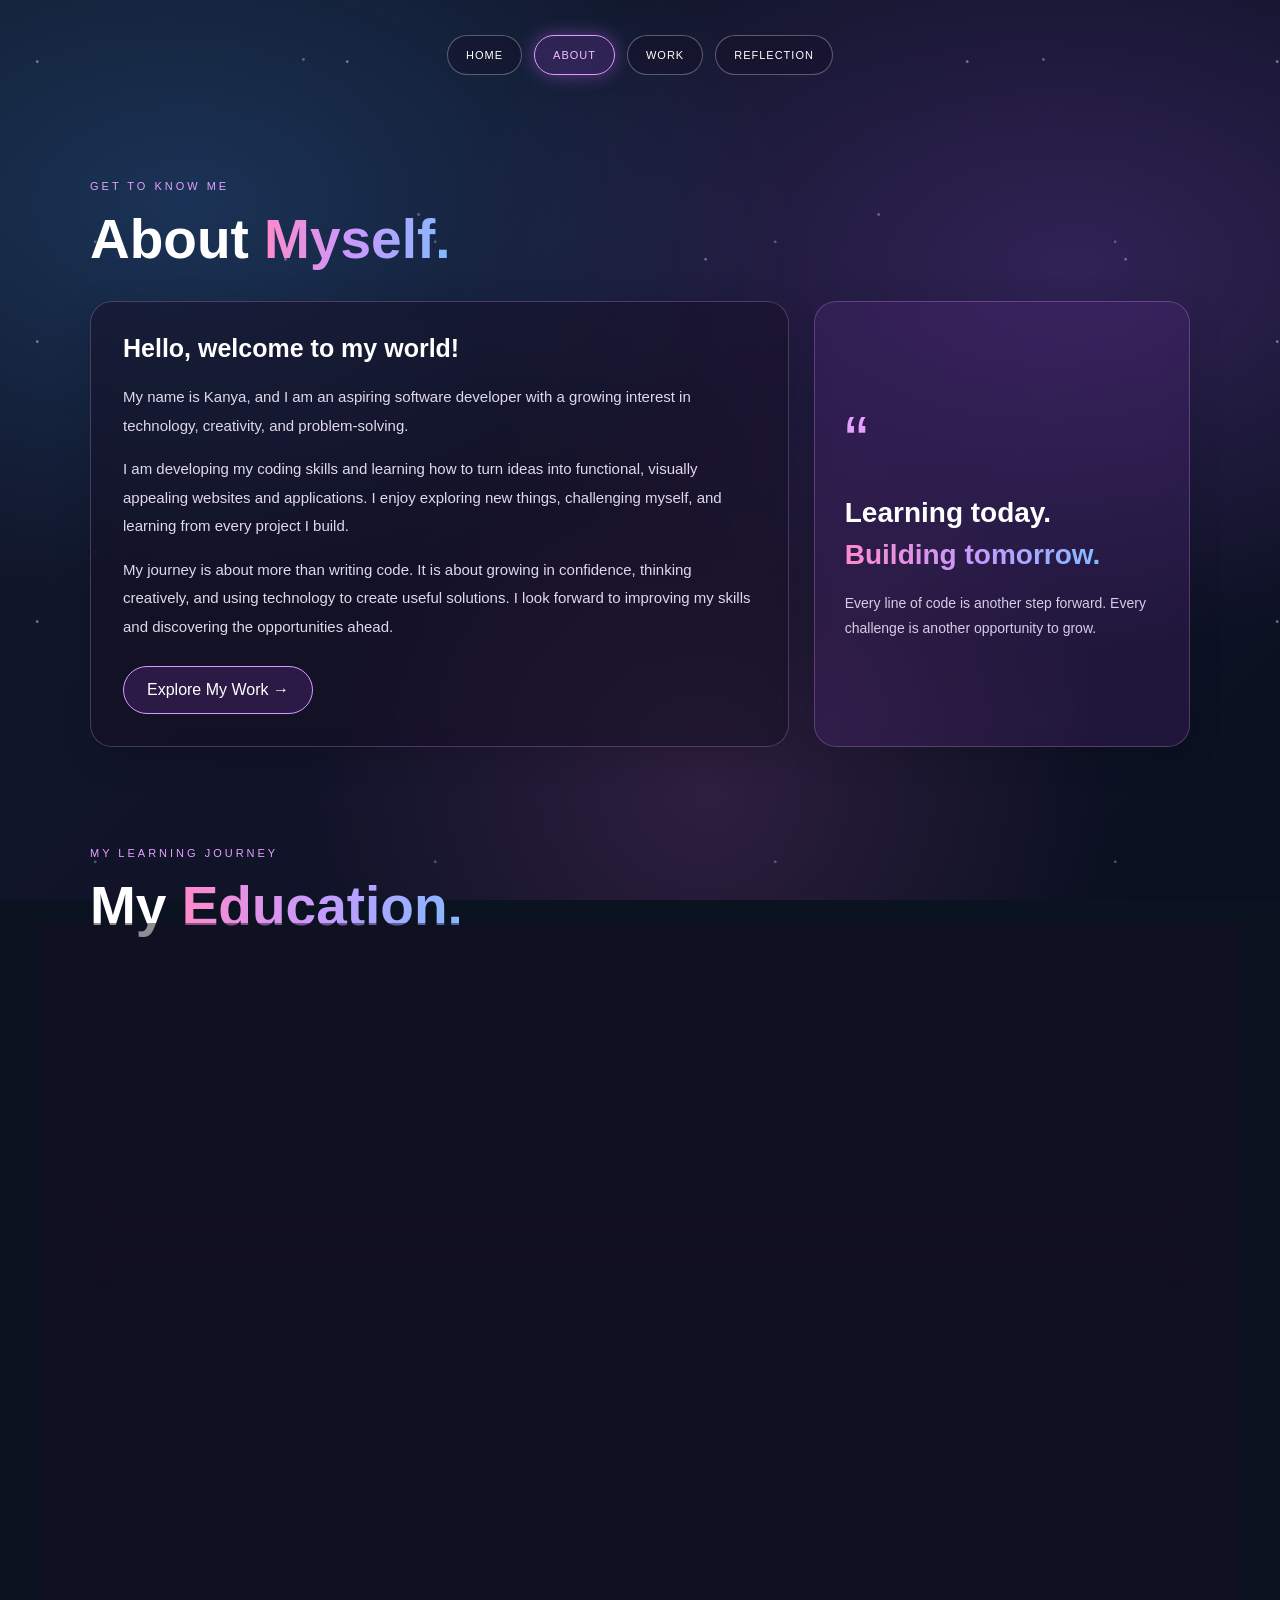
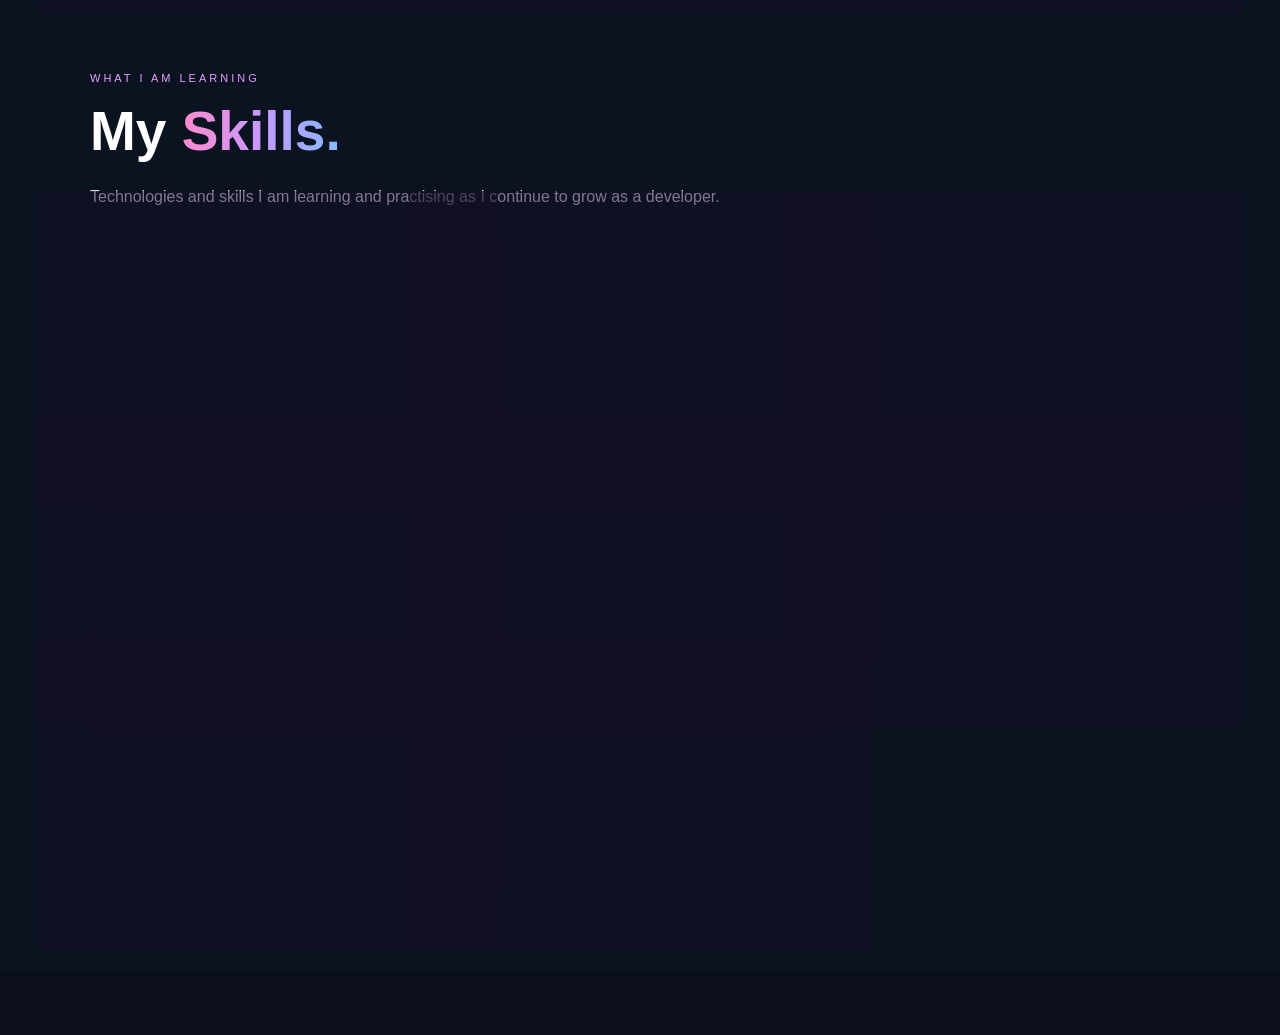
==== commit a993cc67: "Update portfolio" ====
--- a/about me.html
+++ b/about me.html
@@ -7,13 +7,6 @@
     <title>About Me | My Portfolio</title>
 
     <link rel="stylesheet" href="style.css" />
-    <link rel="preconnect" href="https://fonts.googleapis.com" />
-    <link rel="preconnect" href="https://fonts.gstatic.com" crossorigin />
-    <link
-      href="https://fonts.googleapis.com/css2?family=Roboto+Condensed:wght@300;400&display=swap"
-      rel="stylesheet"
-    />
-
     <style>
       /* RESET */
       * {
@@ -155,8 +148,6 @@
         font-size: 15px;
         line-height: 1.9;
         margin-bottom: 15px;
-        font-family: "Roboto Condensed", "Arial Narrow", Arial, sans-serif;
-        font-weight: 300;
       }
 
       .quote-card {
@@ -183,8 +174,6 @@
         color: #d8cce8;
         line-height: 1.8;
         font-size: 14px;
-        font-family: "Roboto Condensed", "Arial Narrow", Arial, sans-serif;
-        font-weight: 300;
       }
 
       /* EDUCATION */
@@ -237,8 +226,6 @@
         color: #e0d9eb;
         line-height: 1.9;
         font-size: 14px;
-        font-family: "Roboto Condensed", "Arial Narrow", Arial, sans-serif;
-        font-weight: 300;
       }
 
       .tag-list {
@@ -262,8 +249,6 @@
         color: #e0d9eb;
         line-height: 1.8;
         margin: -10px 0 25px;
-        font-family: "Roboto Condensed", "Arial Narrow", Arial, sans-serif;
-        font-weight: 300;
       }
 
       .skills-grid {
@@ -302,8 +287,6 @@
         font-size: 13px;
         line-height: 1.8;
         margin-bottom: 13px;
-        font-family: "Roboto Condensed", "Arial Narrow", Arial, sans-serif;
-        font-weight: 300;
       }
 
       .skill-level {
